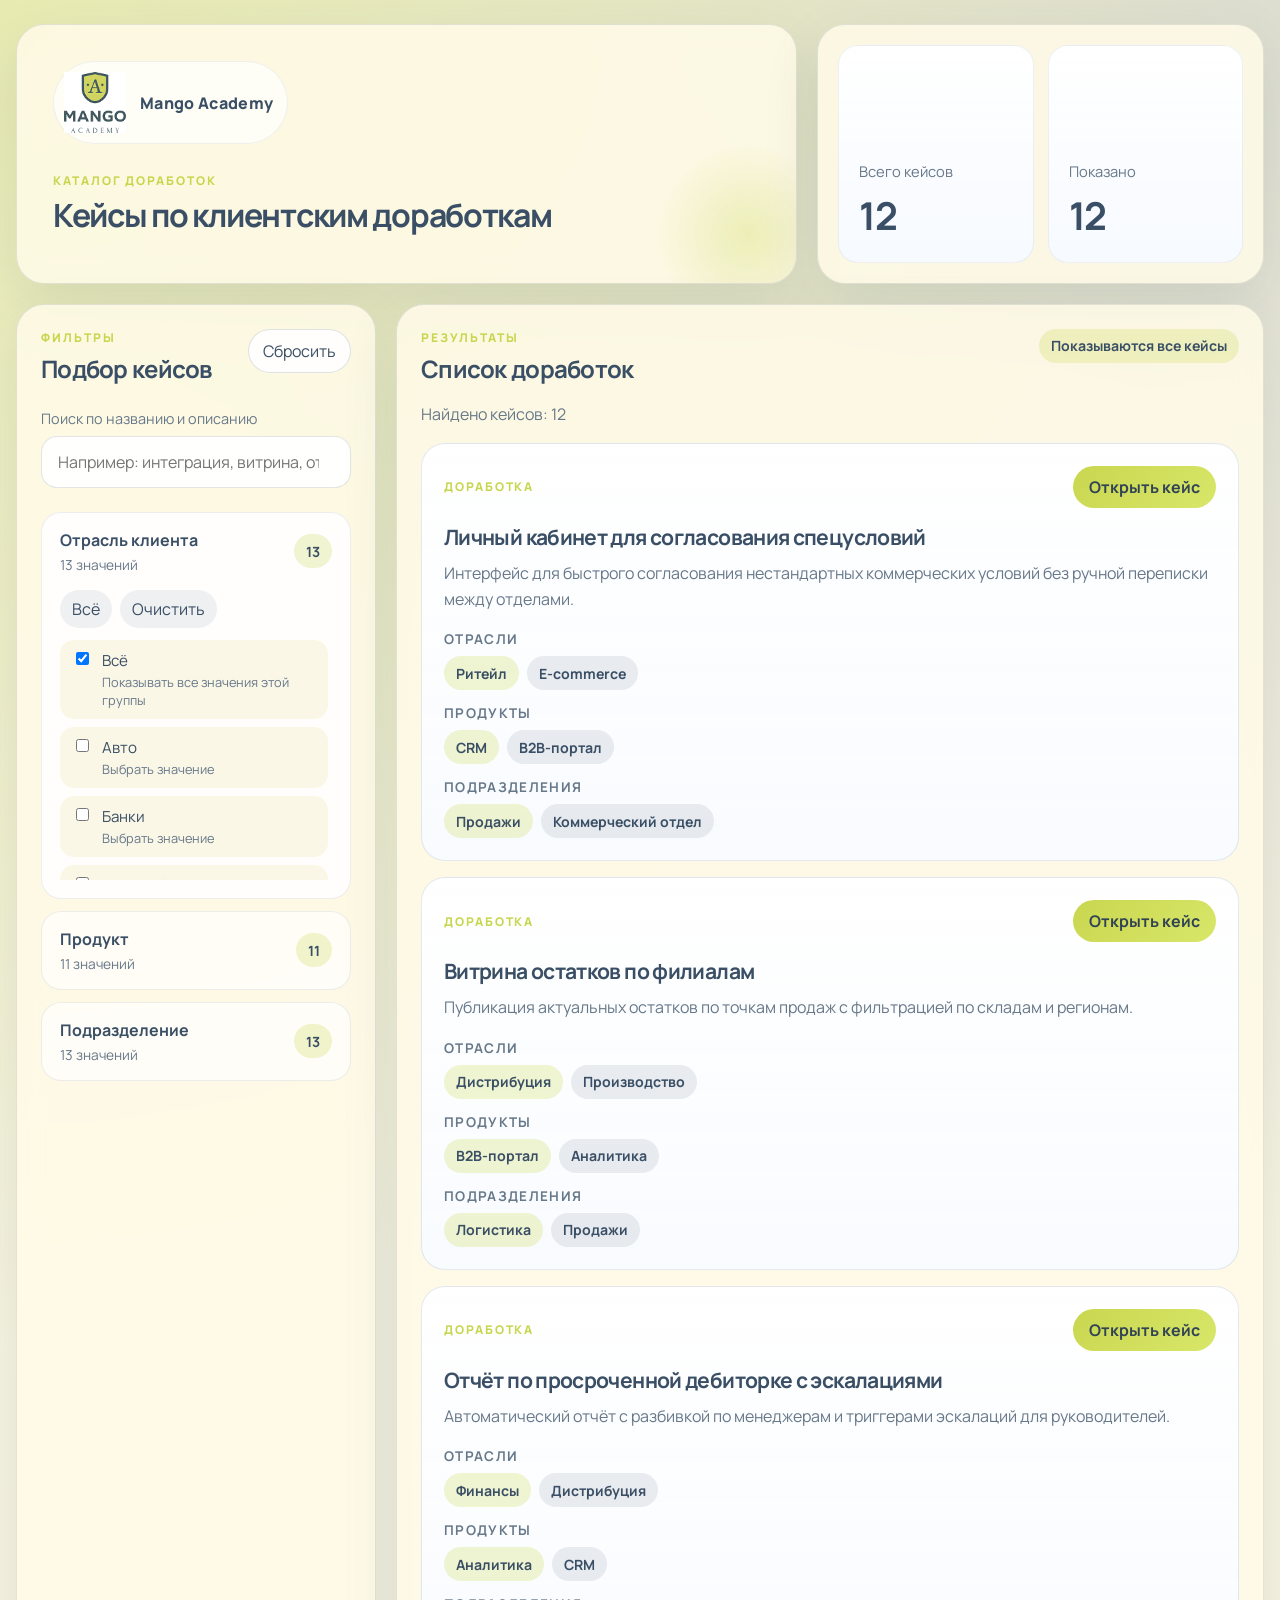
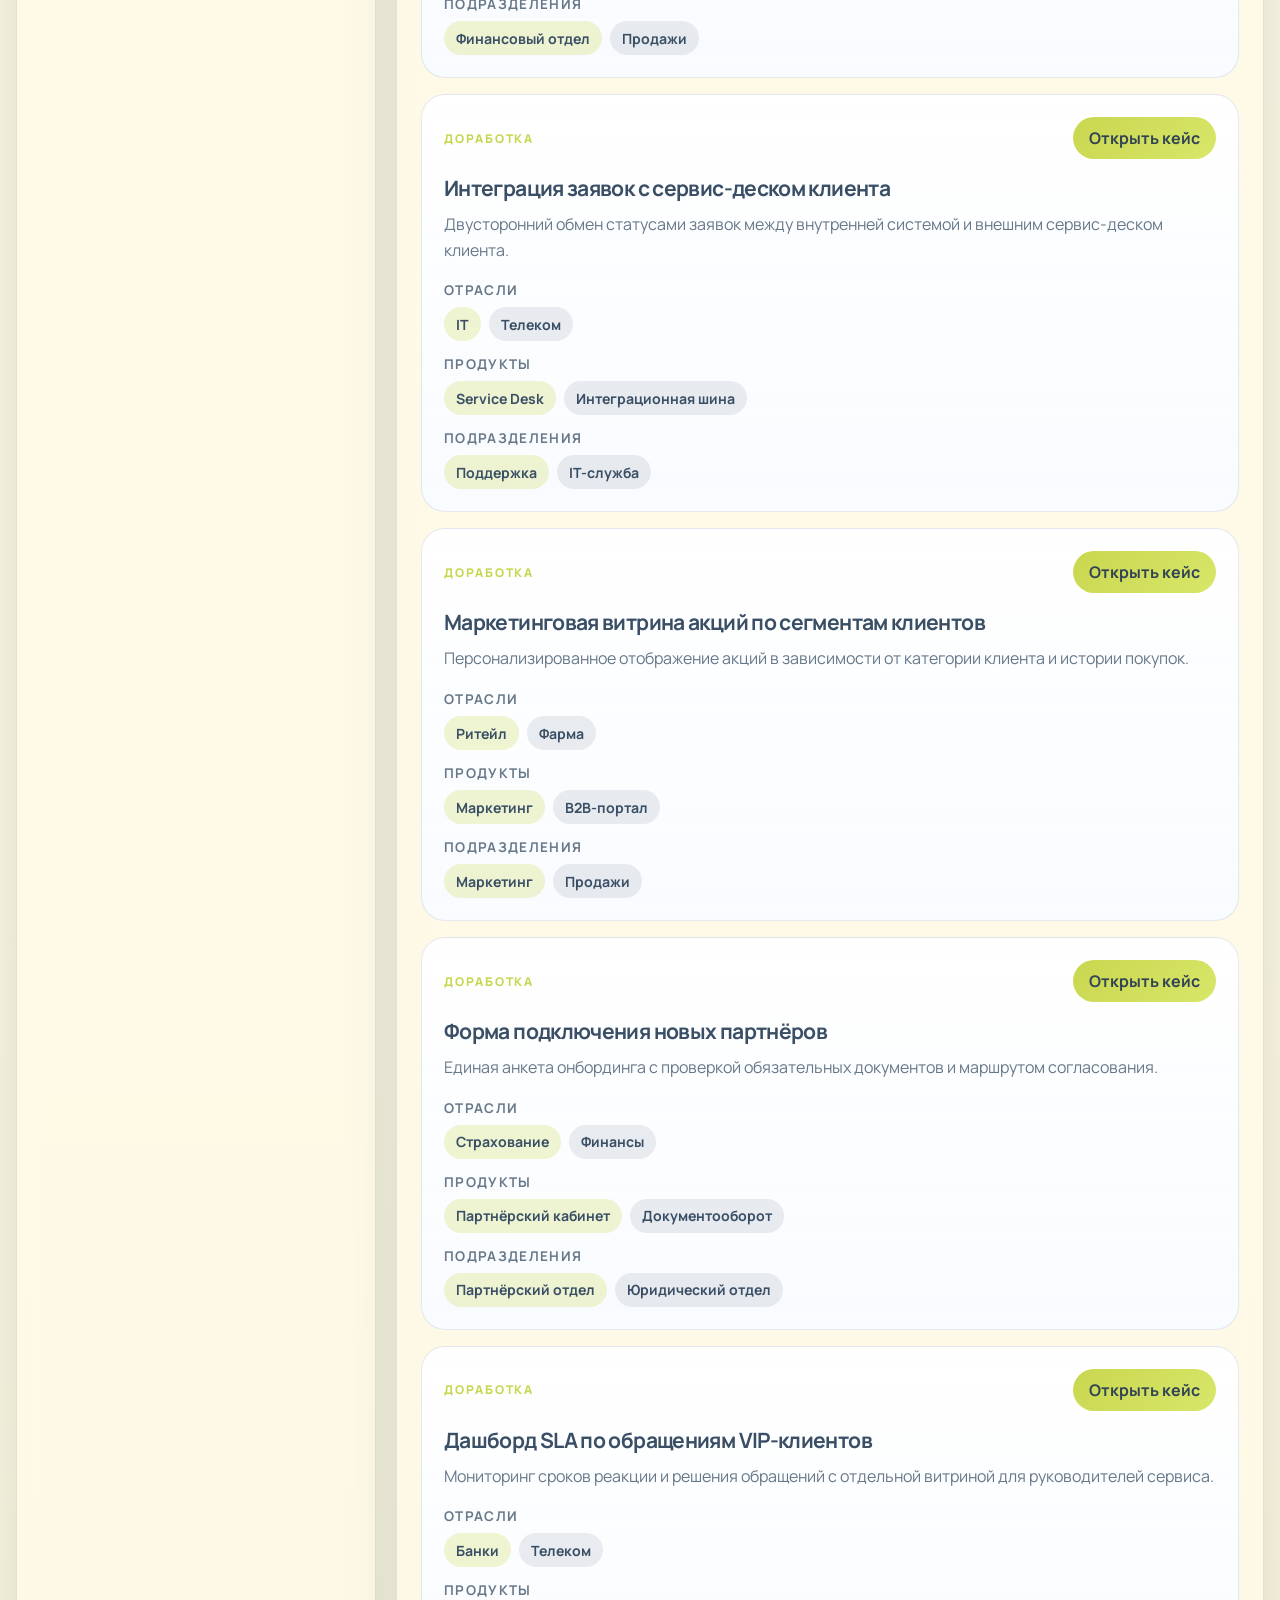
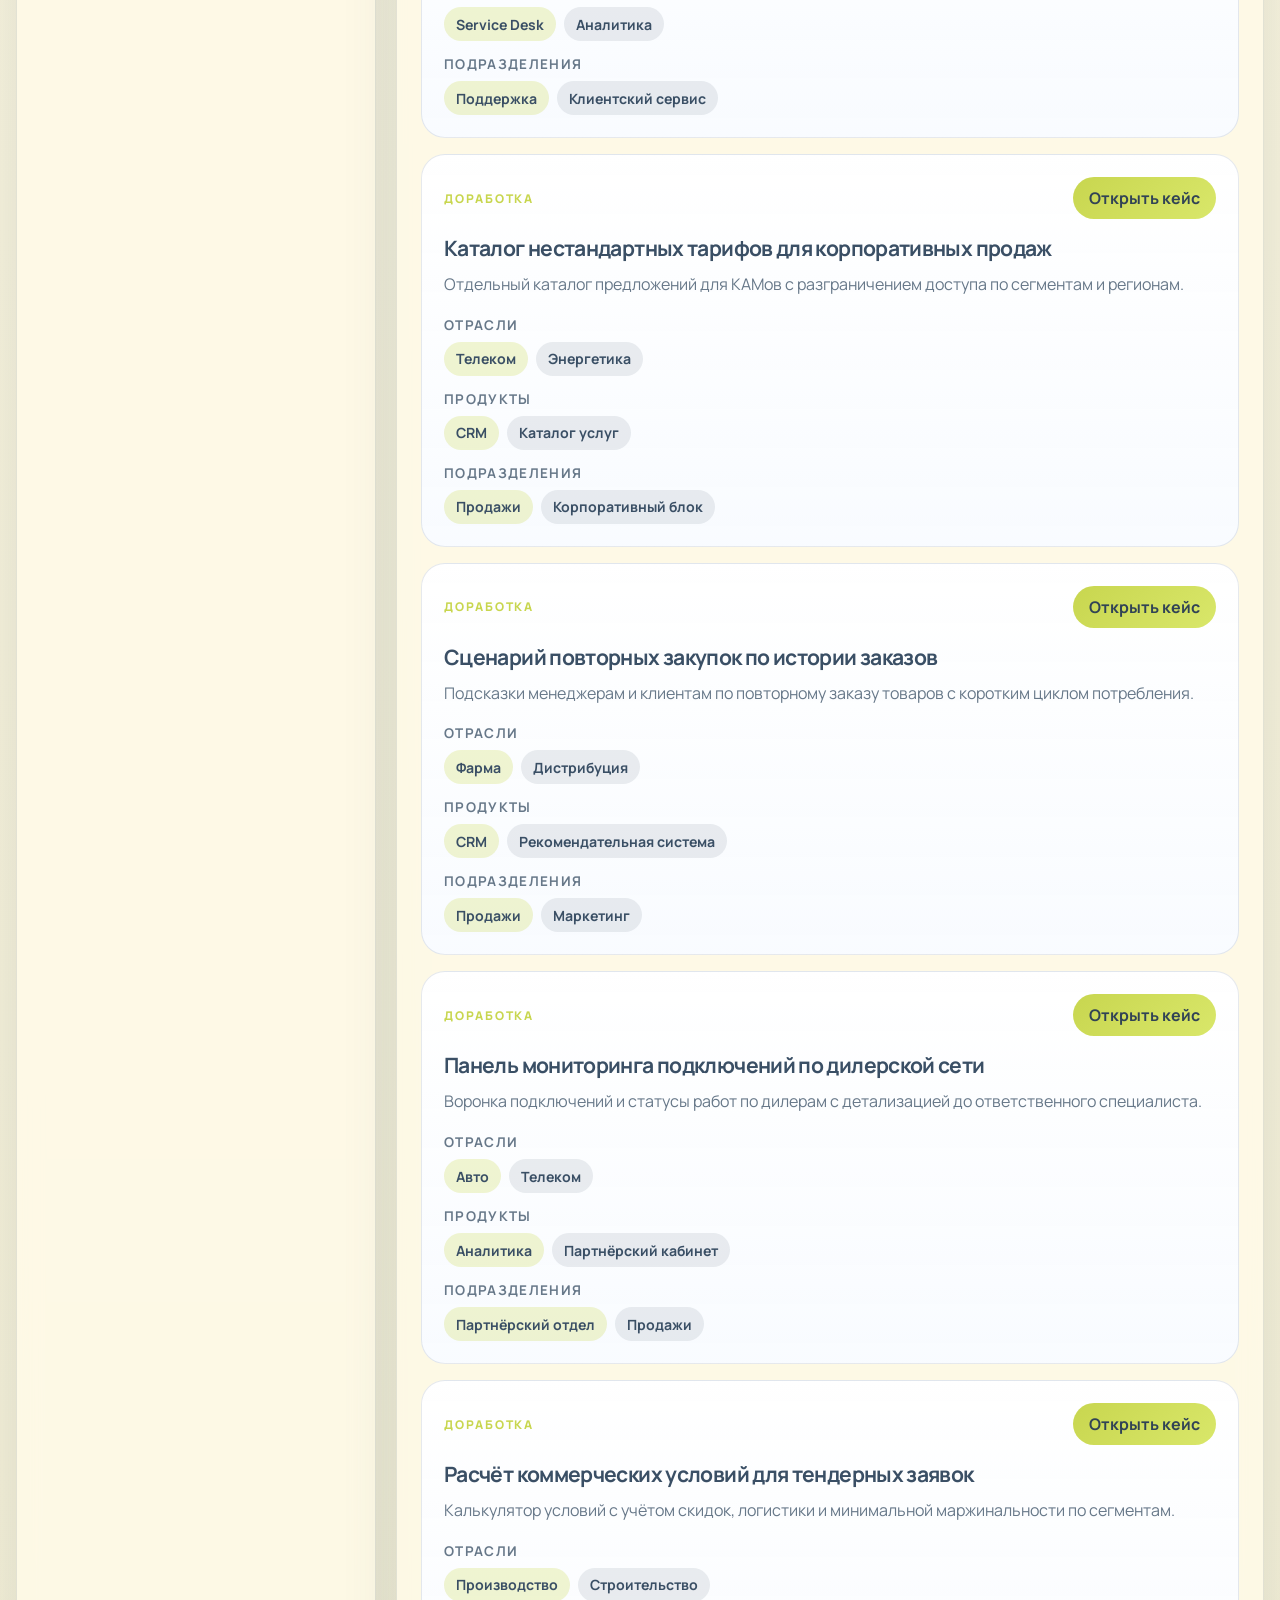
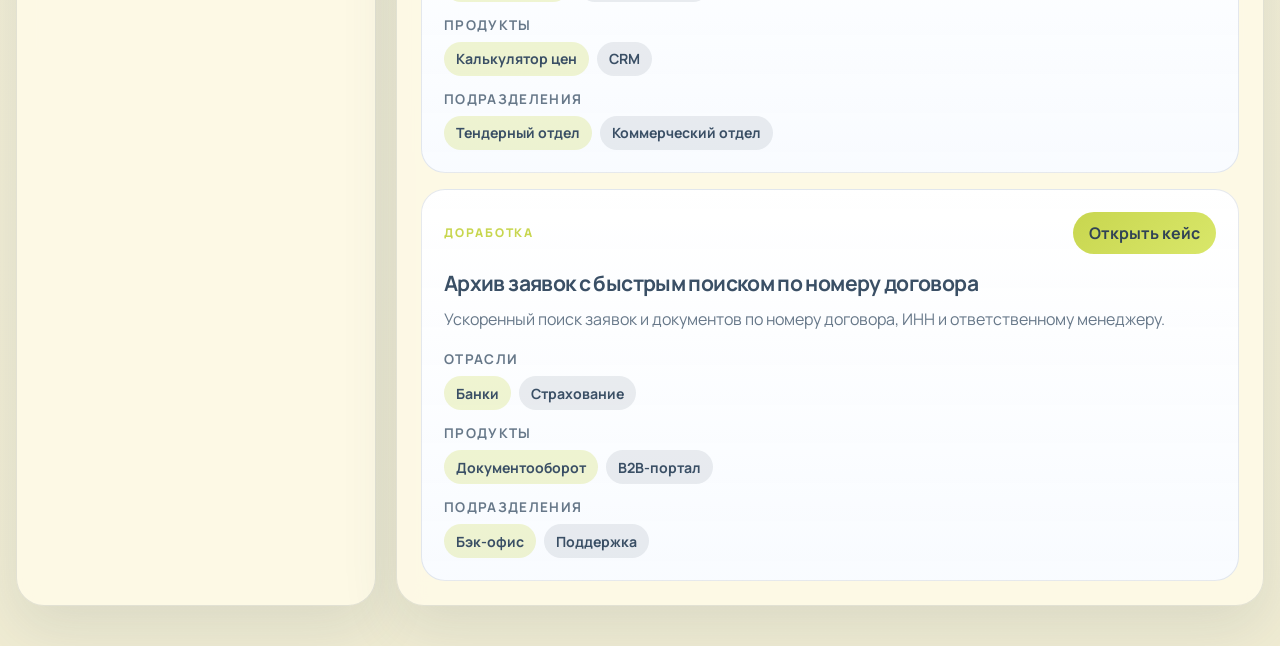
==== index.html @ aa32cb9a "Add files via upload" ====
<!DOCTYPE html>
<html lang="ru">
<head>
  <meta charset="UTF-8">
  <meta name="viewport" content="width=device-width, initial-scale=1.0">
  <title>Дашборд кейсов доработок</title>
  <meta
    name="description"
    content="Одностраничный каталог кейсов доработок с фильтрами по отрасли, продукту и подразделению."
  >
  <link rel="preconnect" href="https://fonts.googleapis.com">
  <link rel="preconnect" href="https://fonts.gstatic.com" crossorigin>
  <link
    href="https://fonts.googleapis.com/css2?family=Manrope:wght@400;500;600;700;800&display=swap"
    rel="stylesheet"
  >
  <link rel="stylesheet" href="styles.css">
</head>
<body>
  <div class="page-shell">
    <header class="hero">
      <div class="hero__content">
        <div class="brand-lockup">
          <img
            class="brand-lockup__logo"
            src="./assets/mango-academy-logo.png"
            alt="Mango Academy"
          >
          <div class="brand-lockup__text">
            <span class="brand-lockup__title">Mango Academy</span>
          </div>
        </div>
        <p class="eyebrow">Каталог доработок</p>
        <h1>Кейсы по клиентским доработкам</h1>
      </div>
      <div class="hero__stats">
        <div class="stat-card">
          <span class="stat-card__label">Всего кейсов</span>
          <strong class="stat-card__value" id="total-count">0</strong>
        </div>
        <div class="stat-card">
          <span class="stat-card__label">Показано</span>
          <strong class="stat-card__value" id="visible-count">0</strong>
        </div>
      </div>
    </header>

    <main class="layout">
      <aside class="filters-panel">
        <div class="panel-heading">
          <div>
            <p class="panel-heading__eyebrow">Фильтры</p>
            <h2>Подбор кейсов</h2>
          </div>
          <button class="ghost-button" id="reset-filters" type="button">Сбросить</button>
        </div>

        <label class="search-box" for="search-input">
          <span class="search-box__label">Поиск по названию и описанию</span>
          <input
            id="search-input"
            type="search"
            placeholder="Например: интеграция, витрина, отчёт"
            autocomplete="off"
          >
        </label>

        <div class="filter-groups" id="filter-groups"></div>
      </aside>

      <section class="results-panel">
        <div class="results-toolbar">
          <div>
            <p class="panel-heading__eyebrow">Результаты</p>
            <h2>Список доработок</h2>
          </div>
          <div class="active-filters" id="active-filters"></div>
        </div>

        <div class="results-state" id="results-state">Загружаю кейсы…</div>
        <div class="cards-grid" id="cards-grid" aria-live="polite"></div>
      </section>
    </main>
  </div>

  <template id="case-card-template">
    <article class="case-card">
      <div class="case-card__body">
        <div class="case-card__topline">
          <p class="case-card__eyebrow">Доработка</p>
          <a class="case-card__link" target="_blank" rel="noopener noreferrer">Открыть кейс</a>
        </div>
        <h3 class="case-card__title"></h3>
        <p class="case-card__description"></p>
        <div class="meta-block">
          <div class="meta-group">
            <span class="meta-group__label">Отрасли</span>
            <div class="chips chips--soft" data-field="industries"></div>
          </div>
          <div class="meta-group">
            <span class="meta-group__label">Продукты</span>
            <div class="chips chips--soft" data-field="products"></div>
          </div>
          <div class="meta-group">
            <span class="meta-group__label">Подразделения</span>
            <div class="chips chips--soft" data-field="divisions"></div>
          </div>
        </div>
      </div>
    </article>
  </template>

  <script src="app.js" defer></script>
</body>
</html>
---- styles.css ----
:root {
  --bg: #f7f3de;
  --surface: rgba(255, 251, 232, 0.86);
  --surface-strong: #ffffff;
  --surface-border: rgba(58, 79, 101, 0.14);
  --text: #3a4f65;
  --muted: #677889;
  --accent: #c8d64f;
  --accent-strong: #88913c;
  --accent-soft: rgba(200, 214, 79, 0.26);
  --accent-soft-2: rgba(58, 79, 101, 0.08);
  --shadow: 0 22px 56px rgba(58, 79, 101, 0.12);
  --radius-xl: 28px;
  --radius-lg: 20px;
  --radius-md: 14px;
  --radius-sm: 10px;
  --container: 1360px;
}

*,
*::before,
*::after {
  box-sizing: border-box;
}

html {
  font-size: 16px;
}

body {
  margin: 0;
  min-height: 100vh;
  font-family: "Manrope", system-ui, sans-serif;
  color: var(--text);
  background:
    radial-gradient(circle at top left, rgba(200, 214, 79, 0.34), transparent 24%),
    radial-gradient(circle at top right, rgba(58, 79, 101, 0.14), transparent 22%),
    linear-gradient(180deg, #f8f5e4 0%, var(--bg) 48%, #f0ecd3 100%);
}

a {
  color: inherit;
}

button,
input {
  font: inherit;
}

.page-shell {
  width: min(calc(100% - 32px), var(--container));
  margin: 0 auto;
  padding: 24px 0 40px;
}

.hero {
  display: grid;
  grid-template-columns: minmax(0, 1.4fr) minmax(280px, 0.8fr);
  gap: 20px;
  align-items: stretch;
  margin-bottom: 20px;
}

.hero__content,
.hero__stats,
.filters-panel,
.results-panel {
  border: 1px solid var(--surface-border);
  border-radius: var(--radius-xl);
  background: var(--surface);
  backdrop-filter: blur(12px);
  box-shadow: var(--shadow);
}

.hero__content {
  padding: 36px;
  position: relative;
  overflow: hidden;
}

.hero__content::after {
  content: "";
  position: absolute;
  inset: auto -42px -42px auto;
  width: 180px;
  height: 180px;
  border-radius: 50%;
  background: radial-gradient(circle, rgba(200, 214, 79, 0.3) 0%, rgba(200, 214, 79, 0) 72%);
  pointer-events: none;
}

.hero__content h1 {
  margin: 10px 0 14px;
  font-size: clamp(2rem, 2.4vw, 3.4rem);
  line-height: 1.05;
  letter-spacing: -0.04em;
}

.hero__lead {
  max-width: 56rem;
  margin: 0;
  font-size: 1.02rem;
  line-height: 1.65;
  color: var(--muted);
}

.brand-lockup {
  display: inline-flex;
  align-items: center;
  gap: 14px;
  margin-bottom: 28px;
  padding: 10px 14px 10px 10px;
  border-radius: 999px;
  background: rgba(255, 255, 255, 0.72);
  border: 1px solid rgba(58, 79, 101, 0.08);
}

.brand-lockup__logo {
  width: 62px;
  height: auto;
  flex: 0 0 auto;
}

.brand-lockup__text {
  display: flex;
  flex-direction: column;
  gap: 2px;
}

.brand-lockup__title {
  font-size: 1rem;
  font-weight: 800;
  letter-spacing: 0.02em;
}

.brand-lockup__subtitle {
  color: var(--muted);
  font-size: 0.88rem;
}

.eyebrow,
.panel-heading__eyebrow,
.case-card__eyebrow {
  margin: 0;
  text-transform: uppercase;
  letter-spacing: 0.16em;
  font-size: 0.75rem;
  font-weight: 800;
  color: var(--accent);
}

.hero__stats {
  display: grid;
  grid-template-columns: repeat(2, minmax(0, 1fr));
  gap: 14px;
  padding: 20px;
}

.stat-card {
  display: flex;
  flex-direction: column;
  justify-content: flex-end;
  min-height: 160px;
  padding: 20px;
  border-radius: var(--radius-lg);
  background:
    linear-gradient(180deg, rgba(255, 255, 255, 0.92), rgba(245, 249, 255, 0.86)),
    var(--surface-strong);
  border: 1px solid rgba(58, 79, 101, 0.08);
}

.stat-card--wide {
  grid-column: 1 / -1;
  min-height: 112px;
  justify-content: center;
  background:
    linear-gradient(135deg, rgba(200, 214, 79, 0.3), rgba(255, 255, 255, 0.9)),
    var(--surface-strong);
}

.stat-card__label {
  color: var(--muted);
  font-size: 0.92rem;
}

.stat-card__value {
  margin-top: 8px;
  font-size: clamp(2rem, 3vw, 3rem);
  letter-spacing: -0.05em;
}

.stat-card__note {
  display: block;
  margin-top: 8px;
  font-size: 1.05rem;
  line-height: 1.5;
  letter-spacing: -0.02em;
}

.layout {
  display: grid;
  grid-template-columns: minmax(280px, 360px) minmax(0, 1fr);
  gap: 20px;
}

.filters-panel,
.results-panel {
  padding: 24px;
}

.panel-heading,
.results-toolbar {
  display: flex;
  align-items: flex-start;
  justify-content: space-between;
  gap: 16px;
}

.panel-heading h2,
.results-toolbar h2 {
  margin: 6px 0 0;
  font-size: 1.5rem;
  letter-spacing: -0.03em;
}

.ghost-button {
  border: 1px solid rgba(58, 79, 101, 0.16);
  border-radius: 999px;
  background: rgba(255, 255, 255, 0.9);
  color: var(--text);
  padding: 10px 14px;
  cursor: pointer;
  transition: 0.2s ease;
}

.ghost-button:hover,
.ghost-button:focus-visible {
  background: #ffffff;
  transform: translateY(-1px);
}

.search-box {
  display: flex;
  flex-direction: column;
  gap: 8px;
  margin: 24px 0;
}

.search-box__label {
  font-size: 0.9rem;
  color: var(--muted);
}

.search-box input {
  width: 100%;
  min-height: 52px;
  border: 1px solid rgba(19, 37, 59, 0.12);
  border-radius: 16px;
  background: rgba(255, 255, 255, 0.92);
  padding: 0 16px;
  color: var(--text);
}

.search-box input:focus-visible {
  outline: 2px solid rgba(200, 214, 79, 0.6);
  outline-offset: 2px;
}

.filter-groups {
  display: grid;
  gap: 12px;
}

.filter-group {
  border: 1px solid rgba(19, 37, 59, 0.08);
  border-radius: var(--radius-lg);
  background: rgba(255, 255, 255, 0.68);
  overflow: hidden;
}

.filter-group[open] {
  background: rgba(255, 255, 255, 0.9);
}

.filter-group summary {
  display: flex;
  align-items: center;
  justify-content: space-between;
  gap: 12px;
  padding: 16px 18px;
  list-style: none;
  cursor: pointer;
}

.filter-group summary::-webkit-details-marker {
  display: none;
}

.filter-group__meta {
  display: flex;
  flex-direction: column;
  gap: 4px;
}

.filter-group__label {
  font-weight: 700;
}

.filter-group__status {
  color: var(--muted);
  font-size: 0.86rem;
}

.filter-group__body {
  display: grid;
  gap: 12px;
  padding: 0 18px 18px;
}

.filter-actions {
  display: flex;
  gap: 8px;
  flex-wrap: wrap;
}

.filter-action {
  border: 0;
  border-radius: 999px;
  padding: 8px 12px;
  cursor: pointer;
  background: var(--accent-soft-2);
  color: var(--text);
}

.checkbox-list {
  display: grid;
  gap: 8px;
  max-height: 240px;
  overflow: auto;
  padding-right: 4px;
}

.checkbox-item {
  display: flex;
  align-items: flex-start;
  gap: 10px;
  padding: 10px 12px;
  border-radius: 14px;
  background: rgba(250, 247, 229, 0.92);
}

.checkbox-item input {
  margin-top: 2px;
}

.checkbox-item__text {
  display: flex;
  flex-direction: column;
  gap: 2px;
}

.checkbox-item__label {
  font-size: 0.95rem;
}

.checkbox-item__hint {
  font-size: 0.8rem;
  color: var(--muted);
}

.results-toolbar {
  margin-bottom: 18px;
}

.active-filters {
  display: flex;
  flex-wrap: wrap;
  justify-content: flex-end;
  gap: 8px;
}

.results-state {
  margin-bottom: 18px;
  color: var(--muted);
}

.cards-grid {
  display: grid;
  gap: 16px;
}

.case-card {
  border: 1px solid rgba(18, 44, 82, 0.1);
  border-radius: 24px;
  background:
    linear-gradient(180deg, rgba(255, 255, 255, 0.96), rgba(248, 251, 255, 0.92)),
    var(--surface-strong);
  overflow: hidden;
}

.case-card__body {
  padding: 22px;
}

.case-card__topline {
  display: flex;
  align-items: center;
  justify-content: space-between;
  gap: 16px;
}

.case-card__link {
  display: inline-flex;
  align-items: center;
  justify-content: center;
  min-height: 42px;
  padding: 0 16px;
  border-radius: 999px;
  text-decoration: none;
  background: linear-gradient(135deg, var(--accent), #d9e76a);
  color: #314355;
  font-weight: 700;
  white-space: nowrap;
}

.case-card__title {
  margin: 14px 0 10px;
  font-size: 1.32rem;
  letter-spacing: -0.03em;
}

.case-card__description {
  margin: 0 0 18px;
  color: var(--muted);
  line-height: 1.6;
}

.meta-block {
  display: grid;
  gap: 14px;
}

.meta-group {
  display: grid;
  gap: 8px;
}

.meta-group__label {
  font-size: 0.84rem;
  font-weight: 700;
  color: var(--muted);
  text-transform: uppercase;
  letter-spacing: 0.1em;
}

.chips {
  display: flex;
  flex-wrap: wrap;
  gap: 8px;
}

.chip {
  display: inline-flex;
  align-items: center;
  min-height: 34px;
  padding: 0 12px;
  border-radius: 999px;
  background: var(--accent-soft);
  color: var(--text);
  font-size: 0.88rem;
  font-weight: 700;
}

.chips--soft .chip:nth-child(3n + 2) {
  background: rgba(58, 79, 101, 0.1);
  color: var(--text);
}

.chips--soft .chip:nth-child(3n) {
  background: rgba(200, 214, 79, 0.18);
  color: var(--text);
}

.empty-state {
  padding: 28px;
  border-radius: 22px;
  background: rgba(255, 255, 255, 0.86);
  border: 1px dashed rgba(19, 37, 59, 0.14);
  color: var(--muted);
}

.workflow-panel {
  margin-top: 22px;
  padding: 22px;
  border-radius: 24px;
  border: 1px solid rgba(58, 79, 101, 0.1);
  background:
    linear-gradient(180deg, rgba(255, 255, 255, 0.95), rgba(248, 244, 214, 0.92)),
    var(--surface-strong);
}

.workflow-panel h2 {
  margin: 6px 0 0;
  font-size: 1.3rem;
  letter-spacing: -0.03em;
}

.workflow-list {
  margin: 16px 0 0;
  padding-left: 20px;
  color: var(--text);
  line-height: 1.7;
}

.workflow-list li + li {
  margin-top: 8px;
}

.workflow-panel--admin {
  margin-top: 0;
}

.admin-layout {
  display: grid;
  grid-template-columns: minmax(0, 1.2fr) minmax(300px, 0.8fr);
  gap: 20px;
}

.admin-card {
  display: grid;
  align-content: start;
  gap: 22px;
}

.admin-tags {
  display: flex;
  flex-wrap: wrap;
  gap: 10px;
}

.admin-command-list {
  display: grid;
  gap: 14px;
}

.admin-command {
  display: grid;
  gap: 8px;
  padding: 16px;
  border-radius: 18px;
  background: rgba(255, 255, 255, 0.86);
  border: 1px solid rgba(58, 79, 101, 0.1);
}

.admin-command code,
.workflow-list code {
  font-family: ui-monospace, SFMono-Regular, Menlo, Consolas, monospace;
  font-size: 0.94rem;
  padding: 2px 6px;
  border-radius: 8px;
  background: rgba(58, 79, 101, 0.08);
}

@media (max-width: 1100px) {
  .hero,
  .layout,
  .admin-layout {
    grid-template-columns: 1fr;
  }

  .hero__stats {
    grid-template-columns: repeat(2, minmax(0, 1fr));
  }
}

@media (max-width: 720px) {
  .page-shell {
    width: min(calc(100% - 20px), var(--container));
    padding-top: 12px;
  }

  .hero__content,
  .hero__stats,
  .filters-panel,
  .results-panel {
    padding: 18px;
  }

  .hero__stats {
    grid-template-columns: 1fr;
  }

  .case-card__topline,
  .panel-heading,
  .results-toolbar {
    flex-direction: column;
    align-items: stretch;
  }

  .active-filters {
    justify-content: flex-start;
  }

  .case-card__link {
    width: 100%;
  }
}
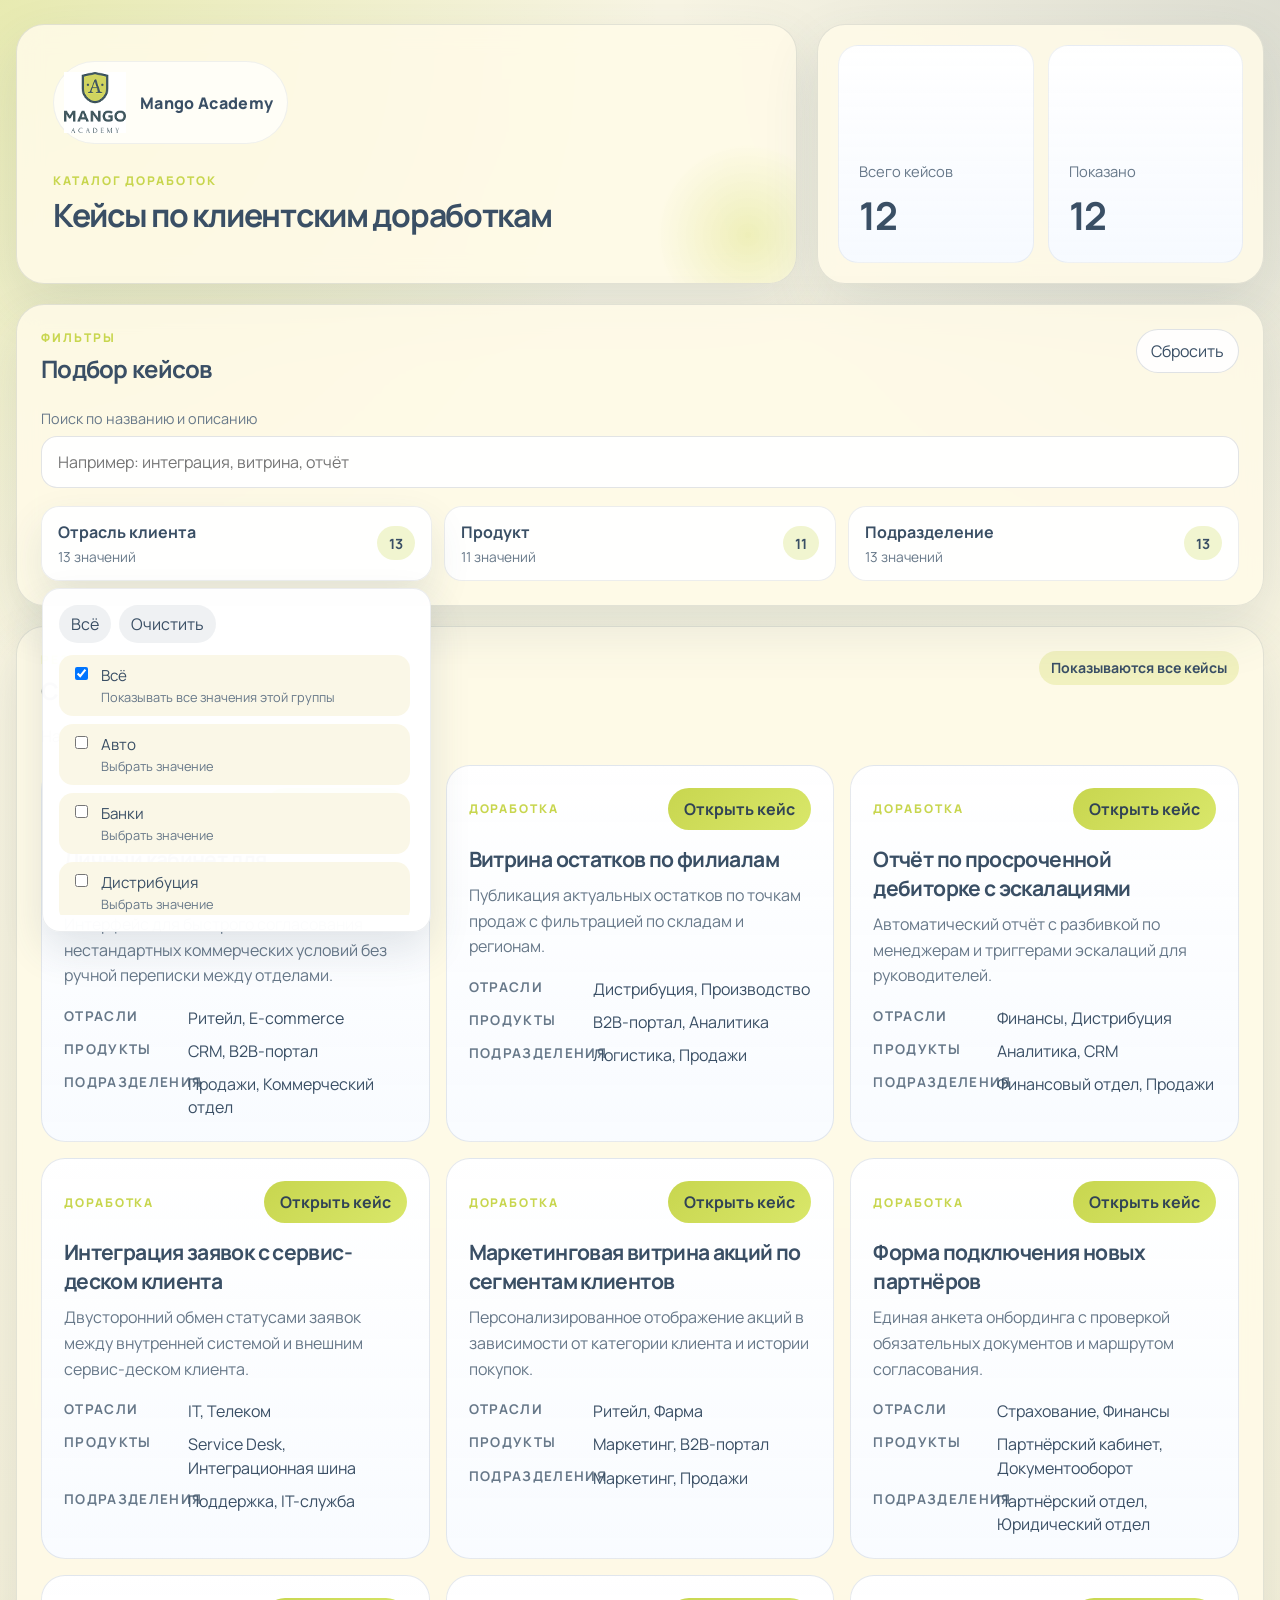
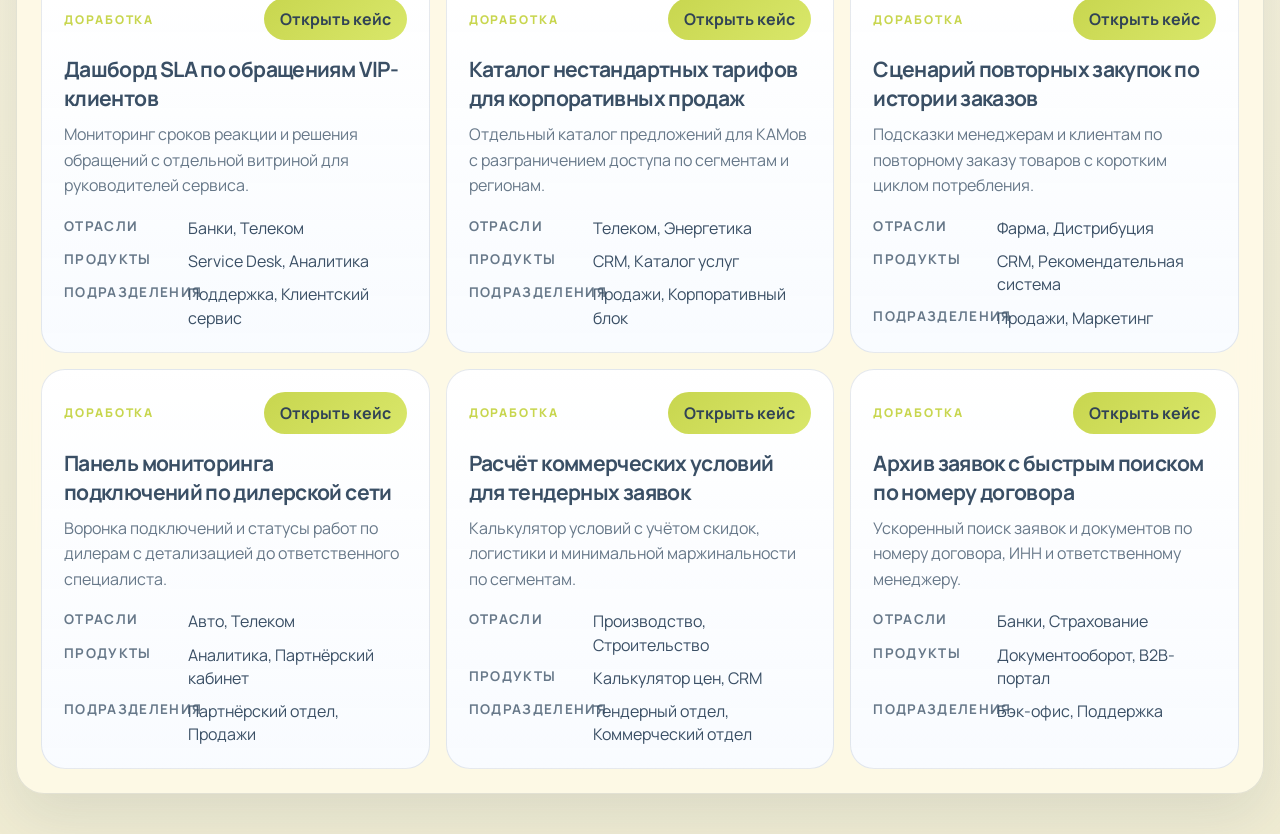
==== commit a5f5b071: "Add files via upload" ====
--- a/index.html
+++ b/index.html
@@ -45,8 +45,8 @@
       </div>
     </header>
 
-    <main class="layout">
-      <aside class="filters-panel">
+    <main class="stack-layout">
+      <section class="filters-panel filters-panel--top">
         <div class="panel-heading">
           <div>
             <p class="panel-heading__eyebrow">Фильтры</p>
@@ -66,7 +66,7 @@
         </label>
 
         <div class="filter-groups" id="filter-groups"></div>
-      </aside>
+      </section>
 
       <section class="results-panel">
         <div class="results-toolbar">
@@ -95,15 +95,15 @@
         <div class="meta-block">
           <div class="meta-group">
             <span class="meta-group__label">Отрасли</span>
-            <div class="chips chips--soft" data-field="industries"></div>
+            <p class="meta-group__value" data-field="industries"></p>
           </div>
           <div class="meta-group">
             <span class="meta-group__label">Продукты</span>
-            <div class="chips chips--soft" data-field="products"></div>
+            <p class="meta-group__value" data-field="products"></p>
           </div>
           <div class="meta-group">
             <span class="meta-group__label">Подразделения</span>
-            <div class="chips chips--soft" data-field="divisions"></div>
+            <p class="meta-group__value" data-field="divisions"></p>
           </div>
         </div>
       </div>
--- a/styles.css
+++ b/styles.css
@@ -197,15 +197,20 @@
   letter-spacing: -0.02em;
 }
 
-.layout {
-  display: grid;
-  grid-template-columns: minmax(280px, 360px) minmax(0, 1fr);
+.stack-layout {
+  display: grid;
   gap: 20px;
 }
 
 .filters-panel,
 .results-panel {
   padding: 24px;
+}
+
+.filters-panel--top {
+  position: sticky;
+  top: 12px;
+  z-index: 10;
 }
 
 .panel-heading,
@@ -243,7 +248,7 @@
   display: flex;
   flex-direction: column;
   gap: 8px;
-  margin: 24px 0;
+  margin: 24px 0 18px;
 }
 
 .search-box__label {
@@ -268,18 +273,22 @@
 
 .filter-groups {
   display: grid;
+  grid-template-columns: repeat(3, minmax(0, 1fr));
   gap: 12px;
 }
 
 .filter-group {
+  position: relative;
   border: 1px solid rgba(19, 37, 59, 0.08);
-  border-radius: var(--radius-lg);
-  background: rgba(255, 255, 255, 0.68);
+  border-radius: 18px;
+  background: rgba(255, 255, 255, 0.92);
   overflow: hidden;
 }
 
 .filter-group[open] {
-  background: rgba(255, 255, 255, 0.9);
+  overflow: visible;
+  z-index: 12;
+  box-shadow: 0 18px 40px rgba(58, 79, 101, 0.12);
 }
 
 .filter-group summary {
@@ -287,7 +296,8 @@
   align-items: center;
   justify-content: space-between;
   gap: 12px;
-  padding: 16px 18px;
+  min-height: 64px;
+  padding: 14px 16px;
   list-style: none;
   cursor: pointer;
 }
@@ -309,12 +319,23 @@
 .filter-group__status {
   color: var(--muted);
   font-size: 0.86rem;
+  white-space: nowrap;
+  overflow: hidden;
+  text-overflow: ellipsis;
 }
 
 .filter-group__body {
   display: grid;
   gap: 12px;
-  padding: 0 18px 18px;
+  position: absolute;
+  top: calc(100% + 8px);
+  left: 0;
+  right: 0;
+  padding: 16px;
+  border: 1px solid rgba(58, 79, 101, 0.1);
+  border-radius: 18px;
+  background: rgba(255, 255, 255, 0.98);
+  box-shadow: 0 18px 40px rgba(58, 79, 101, 0.14);
 }
 
 .filter-actions {
@@ -335,7 +356,7 @@
 .checkbox-list {
   display: grid;
   gap: 8px;
-  max-height: 240px;
+  max-height: 260px;
   overflow: auto;
   padding-right: 4px;
 }
@@ -387,6 +408,7 @@
 .cards-grid {
   display: grid;
   gap: 16px;
+  grid-template-columns: repeat(auto-fit, minmax(320px, 1fr));
 }
 
 .case-card {
@@ -433,16 +455,22 @@
   margin: 0 0 18px;
   color: var(--muted);
   line-height: 1.6;
+  display: -webkit-box;
+  -webkit-line-clamp: 3;
+  -webkit-box-orient: vertical;
+  overflow: hidden;
 }
 
 .meta-block {
   display: grid;
-  gap: 14px;
+  gap: 10px;
 }
 
 .meta-group {
   display: grid;
-  gap: 8px;
+  gap: 4px;
+  grid-template-columns: 120px minmax(0, 1fr);
+  align-items: start;
 }
 
 .meta-group__label {
@@ -451,12 +479,6 @@
   color: var(--muted);
   text-transform: uppercase;
   letter-spacing: 0.1em;
-}
-
-.chips {
-  display: flex;
-  flex-wrap: wrap;
-  gap: 8px;
 }
 
 .chip {
@@ -471,14 +493,14 @@
   font-weight: 700;
 }
 
-.chips--soft .chip:nth-child(3n + 2) {
-  background: rgba(58, 79, 101, 0.1);
+.meta-group__value {
+  margin: 0;
   color: var(--text);
-}
-
-.chips--soft .chip:nth-child(3n) {
-  background: rgba(200, 214, 79, 0.18);
-  color: var(--text);
+  line-height: 1.45;
+  display: -webkit-box;
+  -webkit-line-clamp: 2;
+  -webkit-box-orient: vertical;
+  overflow: hidden;
 }
 
 .empty-state {
@@ -563,13 +585,16 @@
 
 @media (max-width: 1100px) {
   .hero,
-  .layout,
   .admin-layout {
     grid-template-columns: 1fr;
   }
 
   .hero__stats {
     grid-template-columns: repeat(2, minmax(0, 1fr));
+  }
+
+  .filter-groups {
+    grid-template-columns: 1fr;
   }
 }
 
@@ -590,6 +615,10 @@
     grid-template-columns: 1fr;
   }
 
+  .filters-panel--top {
+    position: static;
+  }
+
   .case-card__topline,
   .panel-heading,
   .results-toolbar {
@@ -601,6 +630,10 @@
     justify-content: flex-start;
   }
 
+  .meta-group {
+    grid-template-columns: 1fr;
+  }
+
   .case-card__link {
     width: 100%;
   }
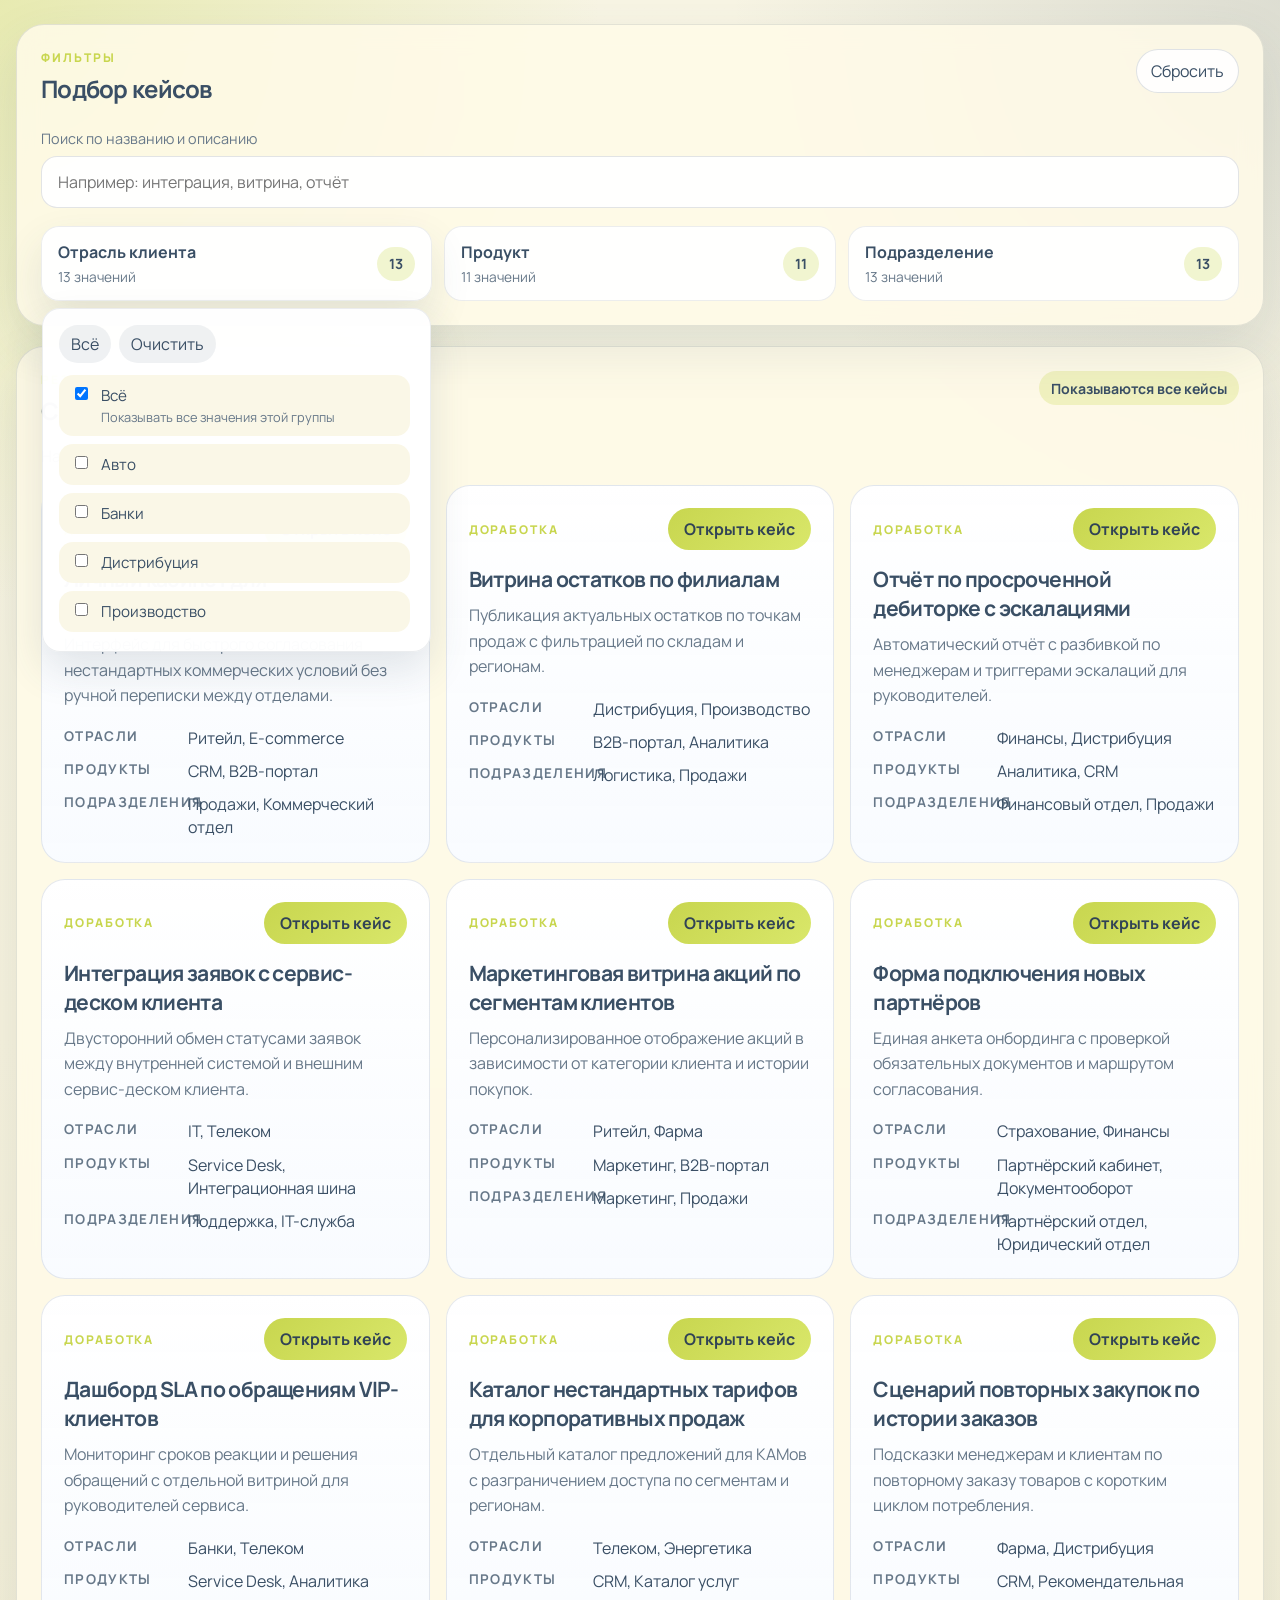
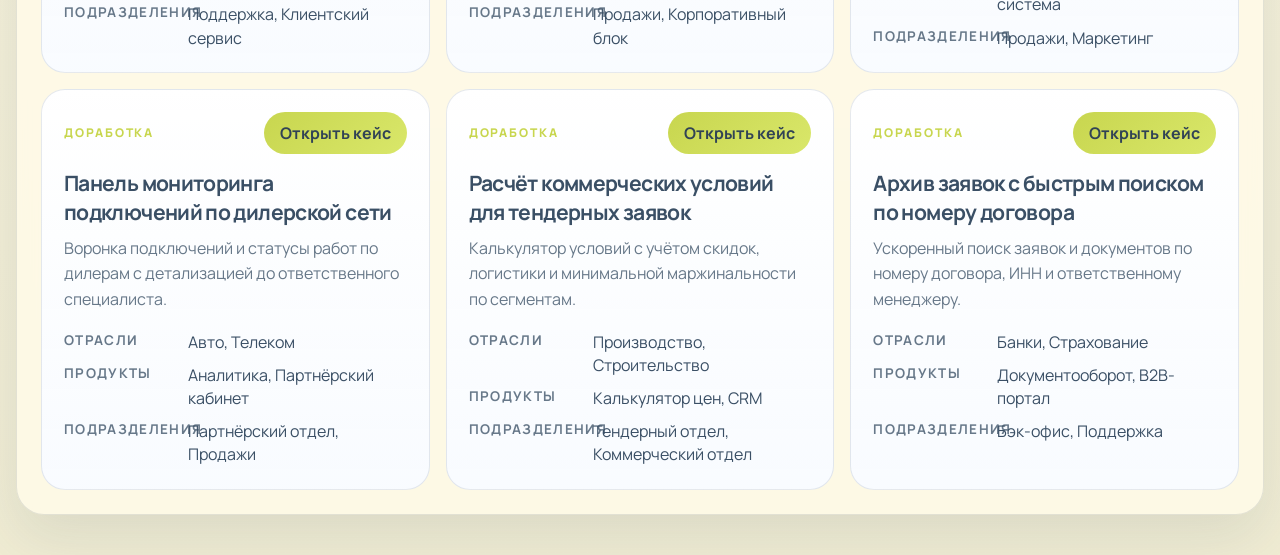
==== commit 808167ea: "Add files via upload" ====
--- a/index.html
+++ b/index.html
@@ -18,33 +18,6 @@
 </head>
 <body>
   <div class="page-shell">
-    <header class="hero">
-      <div class="hero__content">
-        <div class="brand-lockup">
-          <img
-            class="brand-lockup__logo"
-            src="./assets/mango-academy-logo.png"
-            alt="Mango Academy"
-          >
-          <div class="brand-lockup__text">
-            <span class="brand-lockup__title">Mango Academy</span>
-          </div>
-        </div>
-        <p class="eyebrow">Каталог доработок</p>
-        <h1>Кейсы по клиентским доработкам</h1>
-      </div>
-      <div class="hero__stats">
-        <div class="stat-card">
-          <span class="stat-card__label">Всего кейсов</span>
-          <strong class="stat-card__value" id="total-count">0</strong>
-        </div>
-        <div class="stat-card">
-          <span class="stat-card__label">Показано</span>
-          <strong class="stat-card__value" id="visible-count">0</strong>
-        </div>
-      </div>
-    </header>
-
     <main class="stack-layout">
       <section class="filters-panel filters-panel--top">
         <div class="panel-heading">
--- a/styles.css
+++ b/styles.css
@@ -53,16 +53,6 @@
   padding: 24px 0 40px;
 }
 
-.hero {
-  display: grid;
-  grid-template-columns: minmax(0, 1.4fr) minmax(280px, 0.8fr);
-  gap: 20px;
-  align-items: stretch;
-  margin-bottom: 20px;
-}
-
-.hero__content,
-.hero__stats,
 .filters-panel,
 .results-panel {
   border: 1px solid var(--surface-border);
@@ -70,72 +60,6 @@
   background: var(--surface);
   backdrop-filter: blur(12px);
   box-shadow: var(--shadow);
-}
-
-.hero__content {
-  padding: 36px;
-  position: relative;
-  overflow: hidden;
-}
-
-.hero__content::after {
-  content: "";
-  position: absolute;
-  inset: auto -42px -42px auto;
-  width: 180px;
-  height: 180px;
-  border-radius: 50%;
-  background: radial-gradient(circle, rgba(200, 214, 79, 0.3) 0%, rgba(200, 214, 79, 0) 72%);
-  pointer-events: none;
-}
-
-.hero__content h1 {
-  margin: 10px 0 14px;
-  font-size: clamp(2rem, 2.4vw, 3.4rem);
-  line-height: 1.05;
-  letter-spacing: -0.04em;
-}
-
-.hero__lead {
-  max-width: 56rem;
-  margin: 0;
-  font-size: 1.02rem;
-  line-height: 1.65;
-  color: var(--muted);
-}
-
-.brand-lockup {
-  display: inline-flex;
-  align-items: center;
-  gap: 14px;
-  margin-bottom: 28px;
-  padding: 10px 14px 10px 10px;
-  border-radius: 999px;
-  background: rgba(255, 255, 255, 0.72);
-  border: 1px solid rgba(58, 79, 101, 0.08);
-}
-
-.brand-lockup__logo {
-  width: 62px;
-  height: auto;
-  flex: 0 0 auto;
-}
-
-.brand-lockup__text {
-  display: flex;
-  flex-direction: column;
-  gap: 2px;
-}
-
-.brand-lockup__title {
-  font-size: 1rem;
-  font-weight: 800;
-  letter-spacing: 0.02em;
-}
-
-.brand-lockup__subtitle {
-  color: var(--muted);
-  font-size: 0.88rem;
 }
 
 .eyebrow,
@@ -147,54 +71,6 @@
   font-size: 0.75rem;
   font-weight: 800;
   color: var(--accent);
-}
-
-.hero__stats {
-  display: grid;
-  grid-template-columns: repeat(2, minmax(0, 1fr));
-  gap: 14px;
-  padding: 20px;
-}
-
-.stat-card {
-  display: flex;
-  flex-direction: column;
-  justify-content: flex-end;
-  min-height: 160px;
-  padding: 20px;
-  border-radius: var(--radius-lg);
-  background:
-    linear-gradient(180deg, rgba(255, 255, 255, 0.92), rgba(245, 249, 255, 0.86)),
-    var(--surface-strong);
-  border: 1px solid rgba(58, 79, 101, 0.08);
-}
-
-.stat-card--wide {
-  grid-column: 1 / -1;
-  min-height: 112px;
-  justify-content: center;
-  background:
-    linear-gradient(135deg, rgba(200, 214, 79, 0.3), rgba(255, 255, 255, 0.9)),
-    var(--surface-strong);
-}
-
-.stat-card__label {
-  color: var(--muted);
-  font-size: 0.92rem;
-}
-
-.stat-card__value {
-  margin-top: 8px;
-  font-size: clamp(2rem, 3vw, 3rem);
-  letter-spacing: -0.05em;
-}
-
-.stat-card__note {
-  display: block;
-  margin-top: 8px;
-  font-size: 1.05rem;
-  line-height: 1.5;
-  letter-spacing: -0.02em;
 }
 
 .stack-layout {
@@ -584,13 +460,8 @@
 }
 
 @media (max-width: 1100px) {
-  .hero,
   .admin-layout {
     grid-template-columns: 1fr;
-  }
-
-  .hero__stats {
-    grid-template-columns: repeat(2, minmax(0, 1fr));
   }
 
   .filter-groups {
@@ -604,15 +475,9 @@
     padding-top: 12px;
   }
 
-  .hero__content,
-  .hero__stats,
   .filters-panel,
   .results-panel {
     padding: 18px;
-  }
-
-  .hero__stats {
-    grid-template-columns: 1fr;
   }
 
   .filters-panel--top {
